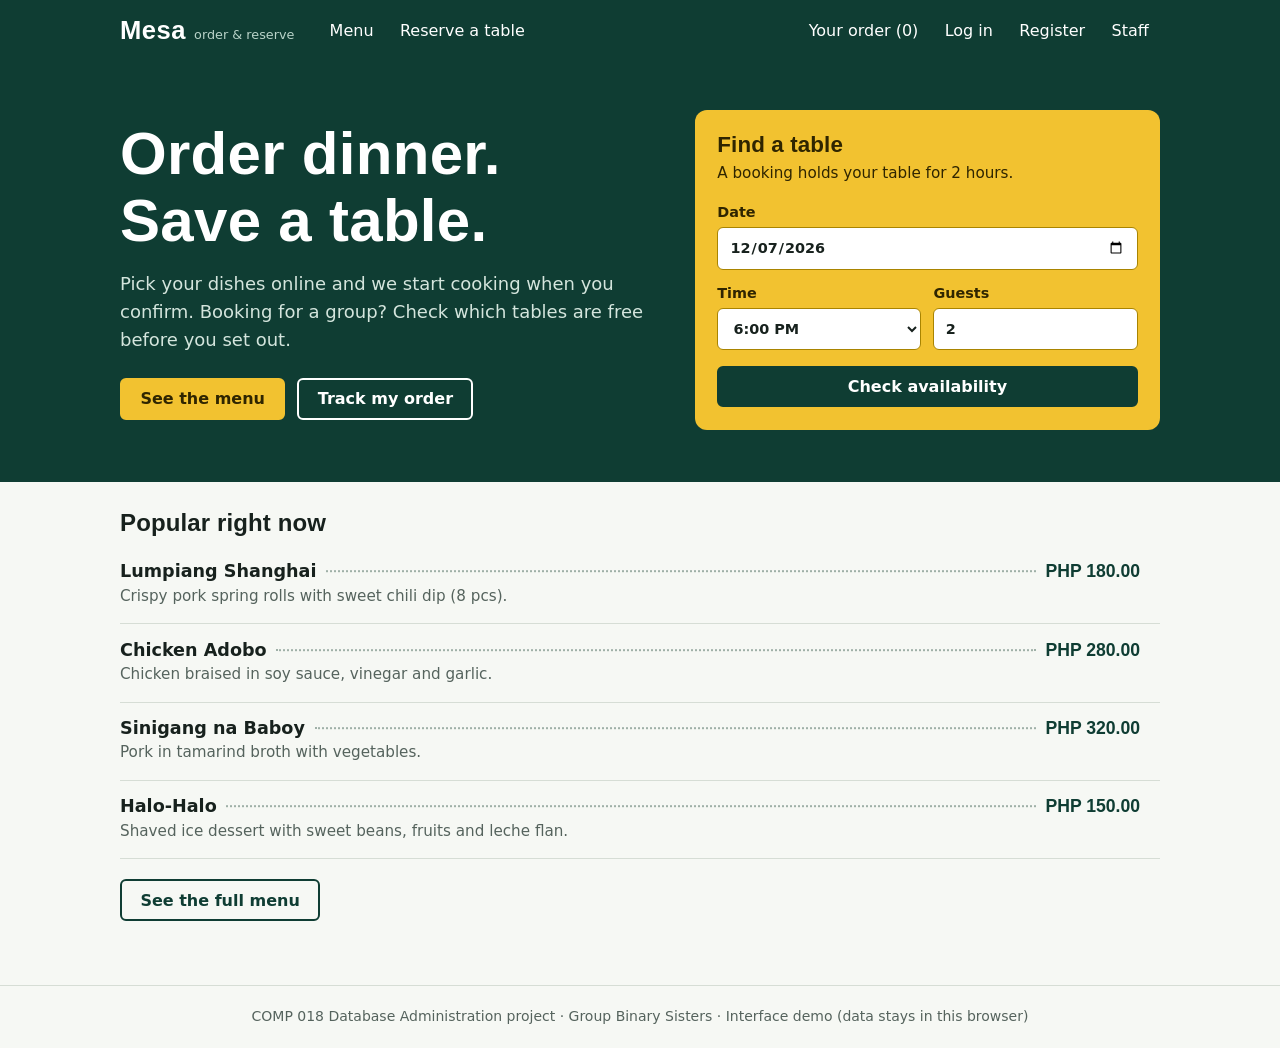
==== restaurant-ordering-reservation-system/preview/index.html @ 98c451d6 "Add files via upload" ====
<!doctype html><html lang="en"><head><meta charset="utf-8"><meta name="viewport" content="width=device-width, initial-scale=1"><title>Home | Mesa</title><link rel="stylesheet" href="style.css"></head><body>
<a class="skip" href="#main">Skip to content</a>
<div id="app"><section class="hero"><div class="hero-inner"><div><h1>Order dinner. Save a table.</h1><p>Pick your dishes online and we start cooking when you confirm. Booking for a group? Check which tables are free before you set out.</p><div class="actions"><a class="btn accent" href="menu.html">See the menu</a><a class="btn on-dark" href="orders.html">Track my order</a></div></div>
<form class="booking" id="find"><h2>Find a table</h2><p>A booking holds your table for 2 hours.</p><div class="fields"><label class="wide">Date <input type="date" name="date" required></label><label>Time <select name="time"></select></label><label>Guests <input type="number" name="guests" value="2" min="1" max="20" required></label></div><button class="btn">Check availability</button></form></div></section>
<div class="container"><h2 style="margin-top:0">Popular right now</h2><ul class="dishes" id="featured"></ul><p style="margin-top:1.25rem"><a class="btn secondary" href="menu.html">See the full menu</a></p></div></div>
<script src="preview.js"></script></body></html>
---- restaurant-ordering-reservation-system/preview/style.css ----
/* Mesa - restaurant ordering & reservations. System fonts only, so it works offline on localhost. */
:root {
  --pine: #0F3D33; --pine-2: #1B5646; --pine-3: #E3EEE9;
  --calamansi: #F2C230; --calamansi-ink: #2F2500;
  --paper: #F6F8F4; --surface: #FFFFFF; --ink: #17211D; --muted: #55635D; --line: #D6DDD5;
  --chili: #B3321D; --chili-bg: #FBE9E5; --ok: #1F6B3A; --ok-bg: #E4F3E9; --focus: #0B63CE;
  --display: "Bahnschrift", "DIN Alternate", "Arial Narrow", "Roboto Condensed", "Helvetica Neue", Arial, sans-serif;
  --body: "Segoe UI", system-ui, -apple-system, "Helvetica Neue", Roboto, Arial, sans-serif;
  --r-control: 6px; --r-panel: 12px;
}
*, *::before, *::after { box-sizing: border-box; }
html { -webkit-text-size-adjust: 100%; }
body { margin: 0; font: 400 1rem/1.55 var(--body); color: var(--ink); background: var(--paper); }
h1, h2, h3 { font-family: var(--display); font-weight: 600; line-height: 1.12; letter-spacing: .005em; margin: 0 0 .6rem; }
h1 { font-size: clamp(2rem, 4.5vw, 2.75rem); }
h2 { font-size: 1.5rem; margin-top: 2rem; }
h3 { font-size: 1.125rem; }
p { margin: 0 0 1rem; max-width: 68ch; }
a { color: var(--pine-2); text-underline-offset: .2em; }
a:hover { color: var(--pine); }
:focus-visible { outline: 3px solid var(--focus); outline-offset: 2px; border-radius: 3px; }
.sr-only { position: absolute; width: 1px; height: 1px; overflow: hidden; clip: rect(0 0 0 0); white-space: nowrap; }
.skip { position: absolute; left: -999px; top: .5rem; background: var(--calamansi); color: var(--calamansi-ink); padding: .5rem 1rem; z-index: 10; }
.skip:focus { left: .5rem; }
.muted { color: var(--muted); }
.right { text-align: right !important; }

/* ---------- public shell ---------- */
.site-header { background: var(--pine); color: #fff; }
.site-header .bar { max-width: 1080px; margin: 0 auto; padding: .7rem 1.25rem; display: flex; flex-wrap: wrap; align-items: center; gap: .5rem 1.5rem; }
.brand { font-family: var(--display); font-size: 1.6rem; font-weight: 700; letter-spacing: .02em; color: #fff; text-decoration: none; }
.brand small { font: 400 .8rem var(--body); color: #B9D3C9; margin-left: .5rem; letter-spacing: 0; }
.main-nav { display: flex; flex-wrap: wrap; gap: .25rem; flex: 1; }
.main-nav a, .account a { color: #fff; text-decoration: none; padding: .45rem .7rem; border-radius: var(--r-control); }
.main-nav a:hover, .account a:hover { background: var(--pine-2); color: #fff; }
.main-nav a[aria-current="page"] { background: var(--pine-2); box-shadow: inset 0 -3px 0 var(--calamansi); }
.account { display: flex; flex-wrap: wrap; align-items: center; gap: .25rem; }
.account .who { color: #CFE3DA; padding: 0 .5rem; }
.account form { margin: 0; }
.account .link { color: #fff; padding: .45rem .7rem; }
.container { max-width: 1080px; margin: 0 auto; padding: 1.75rem 1.25rem 3rem; }
.site-footer { border-top: 1px solid var(--line); color: var(--muted); font-size: .875rem; padding: 1.25rem; text-align: center; }

/* ---------- hero with booking strip ---------- */
.hero { background: var(--pine); color: #fff; }
.hero-inner { max-width: 1080px; margin: 0 auto; padding: 3rem 1.25rem 3.25rem; display: grid; grid-template-columns: 1.15fr 1fr; gap: 2.5rem; align-items: center; }
.hero h1 { color: #fff; font-size: clamp(2.4rem, 6vw, 3.75rem); margin-bottom: 1rem; }
.hero p { color: #D4E5DD; font-size: 1.125rem; }
.hero .actions { display: flex; flex-wrap: wrap; gap: .75rem; margin-top: 1.5rem; }
.booking { background: var(--calamansi); color: var(--calamansi-ink); border-radius: var(--r-panel); padding: 1.4rem; }
.booking h2 { margin: 0 0 .25rem; font-size: 1.4rem; }
.booking p { font-size: .95rem; color: var(--calamansi-ink); margin-bottom: 1rem; }
.booking .fields { display: grid; grid-template-columns: 1fr 1fr; gap: .75rem; }
.booking label { display: grid; gap: .25rem; font-weight: 600; font-size: .9rem; }
.booking .wide { grid-column: 1 / -1; }
.booking input, .booking select { border-color: #A98400; }
.booking .btn { width: 100%; margin-top: 1rem; }

/* ---------- menu board ---------- */
.board-head { display: flex; flex-wrap: wrap; gap: 1rem; align-items: end; justify-content: space-between; margin-bottom: 1rem; }
.search { display: flex; gap: .5rem; flex-wrap: wrap; }
.search input[type=search] { min-width: 14rem; }
.chips { display: flex; flex-wrap: wrap; gap: .5rem; margin: 0 0 1.25rem; padding: 0; list-style: none; }
.chips a, .chip { display: inline-block; padding: .35rem .9rem; border: 1px solid var(--line); border-radius: 999px; background: var(--surface); color: var(--ink); text-decoration: none; font-size: .95rem; }
.chips a:hover { border-color: var(--pine-2); }
.chips a[aria-current="true"] { background: var(--pine); border-color: var(--pine); color: #fff; }
.course { margin-bottom: 2.25rem; }
.course > h2 { margin: 0 0 .25rem; padding-bottom: .4rem; border-bottom: 3px solid var(--pine); display: flex; justify-content: space-between; align-items: baseline; }
.course > h2 span { font: 400 .9rem var(--body); color: var(--muted); }
.dishes { list-style: none; margin: 0; padding: 0; }
.dish { display: grid; grid-template-columns: 1fr auto; gap: .5rem 1.25rem; align-items: center; padding: .95rem 0; border-bottom: 1px solid var(--line); }
.dish-head { display: flex; align-items: baseline; gap: .6rem; }
.dish-name { font: 600 1.1rem var(--body); color: var(--ink); text-decoration: none; }
.dish-name:hover { text-decoration: underline; }
.leader { flex: 1; border-bottom: 2px dotted #9FB0A7; min-width: 1.5rem; transform: translateY(-.3em); }
.price { font: 700 1.1rem var(--display); color: var(--pine); white-space: nowrap; font-variant-numeric: tabular-nums; }
.dish-desc { margin: .15rem 0 0; color: var(--muted); font-size: .95rem; }
.add { display: flex; align-items: center; gap: .5rem; margin: 0; }
.soldout { color: var(--muted); font-style: italic; }
.empty { background: var(--surface); border: 1px dashed #9FB0A7; border-radius: var(--r-panel); padding: 1.5rem; }

/* ---------- forms and buttons ---------- */
input, select, textarea { font: inherit; color: var(--ink); background: var(--surface); border: 1px solid #8FA096; border-radius: var(--r-control); padding: .5rem .7rem; min-height: 2.6rem; max-width: 100%; }
textarea { min-height: 5.5rem; }
input.qty { width: 4.5rem; text-align: center; }
.form { display: grid; gap: 1rem; max-width: 30rem; margin: 1rem 0 1.5rem; }
.form label { display: grid; gap: .3rem; font-weight: 600; }
.form label.check { display: flex; gap: .6rem; align-items: center; font-weight: 400; }
.form input[type=checkbox] { min-height: 0; width: 1.2rem; height: 1.2rem; }
.filters { display: flex; flex-wrap: wrap; gap: .5rem; align-items: center; margin: 1rem 0; }
.btn { display: inline-flex; align-items: center; justify-content: center; min-height: 2.6rem; padding: .45rem 1.15rem; border: 2px solid var(--pine); border-radius: var(--r-control); background: var(--pine); color: #fff; font: 600 1rem var(--body); text-decoration: none; cursor: pointer; transition: background .15s, color .15s; }
.btn:hover { background: var(--pine-2); border-color: var(--pine-2); color: #fff; }
.btn.secondary { background: transparent; color: var(--pine); }
.btn.secondary:hover { background: var(--pine-3); color: var(--pine); }
.btn.accent { background: var(--calamansi); border-color: var(--calamansi); color: var(--calamansi-ink); }
.btn.accent:hover { background: #FFD24D; border-color: #FFD24D; color: var(--calamansi-ink); }
.btn.on-dark { background: transparent; border-color: #fff; color: #fff; }
.btn.on-dark:hover { background: rgba(255,255,255,.14); }
.btn.danger { background: var(--chili); border-color: var(--chili); }
.btn.danger:hover { background: #8F2615; border-color: #8F2615; }
.btn.small { min-height: 2.2rem; padding: .25rem .85rem; font-size: .95rem; }
.link { background: none; border: 0; padding: 0; font: inherit; color: var(--pine-2); text-decoration: underline; cursor: pointer; min-height: 0; }
.link.danger { color: var(--chili); }
form.inline { display: inline-flex; gap: .4rem; align-items: center; margin: 0; }

/* ---------- messages ---------- */
.flash { padding: .8rem 1rem; border-radius: var(--r-control); border: 1px solid; margin-bottom: 1.25rem; max-width: 68ch; }
.flash.success { background: var(--ok-bg); border-color: #9CCFAE; color: #14502A; }
.flash.error { background: var(--chili-bg); border-color: #E7B2A8; color: #8F2615; }

/* ---------- tables ---------- */
.table { width: 100%; border-collapse: collapse; background: var(--surface); border: 1px solid var(--line); border-radius: var(--r-panel); margin: 1rem 0 1.5rem; font-size: .95rem; }
.table th { text-align: left; font-weight: 600; color: var(--muted); background: #EEF2EC; padding: .65rem .85rem; border-bottom: 1px solid var(--line); }
.table td { padding: .7rem .85rem; border-bottom: 1px solid var(--line); vertical-align: middle; }
.table tr:last-child td, .table tr:last-child th { border-bottom: 0; }
.table .total th { background: var(--surface); color: var(--ink); font-size: 1.05rem; }
@media (max-width: 760px) { .table { display: block; overflow-x: auto; white-space: nowrap; } }

/* ---------- status chips: color AND text ---------- */
.badge { display: inline-flex; align-items: center; gap: .4rem; padding: .1rem .65rem; border-radius: 999px; font-size: .85rem; font-weight: 600; background: #E9EEE8; color: #33423B; }
.badge::before { content: ""; width: .55rem; height: .55rem; border-radius: 50%; background: currentColor; }
.badge.pending { background: #FFF1C2; color: #6B4E00; }
.badge.confirmed, .badge.ready, .badge.available, .badge.paid { background: #DCEBFA; color: #0E4A8A; }
.badge.preparing, .badge.seated, .badge.occupied { background: #FFE2C7; color: #7A3A00; }
.badge.completed { background: var(--ok-bg); color: #14502A; }
.badge.cancelled, .badge.no_show, .badge.off, .badge.out_of_service, .badge.failed { background: var(--chili-bg); color: #8F2615; }

/* ---------- cart and checkout ---------- */
.split { display: grid; grid-template-columns: 1.6fr 1fr; gap: 2rem; align-items: start; }
.panel { background: var(--surface); border: 1px solid var(--line); border-radius: var(--r-panel); padding: 1.25rem; }
.panel h2 { margin-top: 0; font-size: 1.25rem; }
.sum { display: flex; justify-content: space-between; align-items: baseline; font-size: 1.2rem; font-weight: 700; padding: .75rem 0; border-top: 2px solid var(--pine); margin-top: .5rem; }
fieldset { border: 0; margin: 0 0 1rem; padding: 0; min-width: 0; }
legend { font-weight: 600; padding: 0; margin-bottom: .4rem; }
.choices { display: flex; flex-wrap: wrap; gap: .5rem; }
.choices label { position: relative; font-weight: 600; }
.choices input { position: absolute; opacity: 0; inset: 0; width: 100%; height: 100%; margin: 0; cursor: pointer; }
.choices span { display: inline-block; padding: .4rem .9rem; border: 1px solid #8FA096; border-radius: var(--r-control); background: var(--surface); min-width: 4.6rem; text-align: center; }
.choices input:checked + span { background: var(--pine); border-color: var(--pine); color: #fff; }
.choices input:focus-visible + span { outline: 3px solid var(--focus); outline-offset: 2px; }

/* ---------- reservation results ---------- */
.slots { list-style: none; margin: 1rem 0; padding: 0; background: var(--surface); border: 1px solid var(--line); border-radius: var(--r-panel); }
.slot { display: flex; flex-wrap: wrap; gap: .5rem 1.25rem; align-items: center; padding: .85rem 1.1rem; border-bottom: 1px solid var(--line); }
.slot:last-child { border-bottom: 0; }
.slot .t { font: 600 1.2rem var(--display); min-width: 5.5rem; }
.pips { display: inline-flex; gap: 3px; flex: 1; align-items: center; color: var(--muted); font-size: .9rem; }
.pips i { width: .7rem; height: .7rem; border-radius: 50%; background: var(--pine-2); display: inline-block; }
.pips b { font-weight: 400; margin-left: .5rem; }

/* ---------- staff shell ---------- */
.shell { display: grid; grid-template-columns: 15rem 1fr; min-height: 100vh; }
.side { background: var(--pine); color: #fff; padding: 1.25rem 1rem; display: flex; flex-direction: column; gap: 1.25rem; position: sticky; top: 0; height: 100vh; overflow-y: auto; }
.side .brand { font-size: 1.5rem; }
.side nav { display: grid; gap: .15rem; }
.side nav a { color: #E3EEE9; text-decoration: none; padding: .55rem .75rem; border-radius: var(--r-control); }
.side nav a:hover { background: var(--pine-2); }
.side nav a[aria-current="page"] { background: var(--pine-2); box-shadow: inset 4px 0 0 var(--calamansi); color: #fff; font-weight: 600; }
.side .me { margin-top: auto; font-size: .9rem; color: #CFE3DA; border-top: 1px solid var(--pine-2); padding-top: 1rem; }
.side .link { color: #fff; }
.work { padding: 1.75rem 2rem 3rem; max-width: 1100px; width: 100%; }
.tasks { list-style: none; margin: 1rem 0 2rem; padding: 0; background: var(--surface); border: 1px solid var(--line); border-radius: var(--r-panel); }
.tasks li { display: flex; align-items: center; gap: 1rem; padding: .9rem 1.1rem; border-bottom: 1px solid var(--line); }
.tasks li:last-child { border-bottom: 0; }
.tasks .n { font: 700 1.6rem var(--display); min-width: 2.5rem; color: var(--pine); }
.tasks .what { flex: 1; }
@media (max-width: 860px) {
  .main-nav { flex-basis: 100%; order: 3; }
  .account { margin-left: auto; }
  .hero-inner, .split { grid-template-columns: 1fr; }
  .shell { grid-template-columns: 1fr; }
  .side { position: static; height: auto; flex-direction: row; flex-wrap: wrap; align-items: center; }
  .side nav { display: flex; flex-wrap: wrap; }
  .side .me { margin: 0; border: 0; padding: 0; }
  .work { padding: 1.25rem; }
  .dish { grid-template-columns: 1fr; }
}
@media (prefers-reduced-motion: reduce) { * { transition: none !important; } }
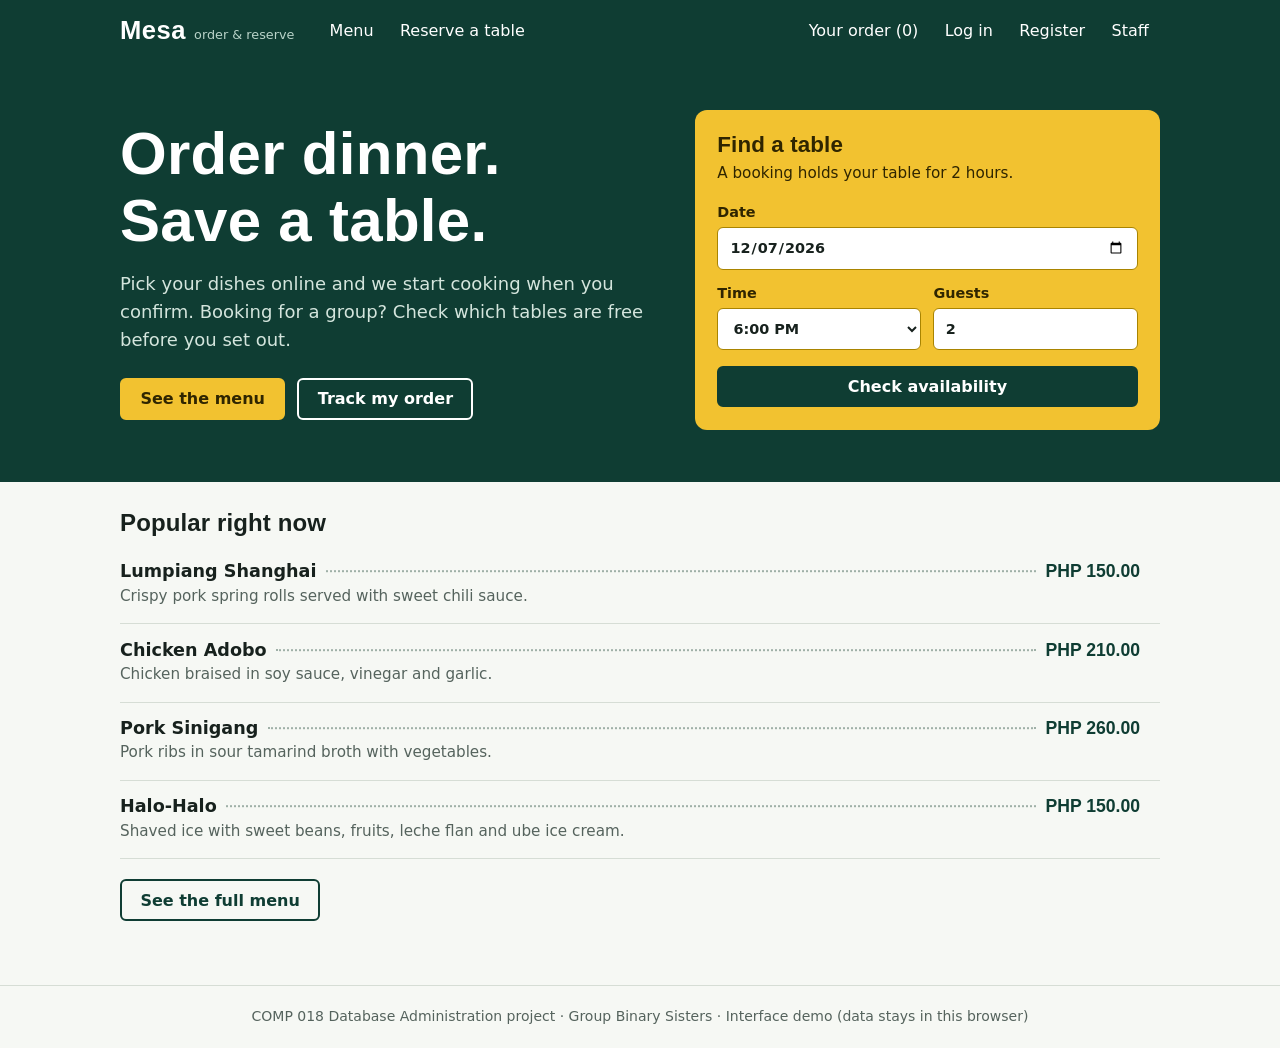
==== commit ba82400f: "Update index.html" ====
--- a/restaurant-ordering-reservation-system/preview/index.html
+++ b/restaurant-ordering-reservation-system/preview/index.html
@@ -4,3 +4,5 @@
 <form class="booking" id="find"><h2>Find a table</h2><p>A booking holds your table for 2 hours.</p><div class="fields"><label class="wide">Date <input type="date" name="date" required></label><label>Time <select name="time"></select></label><label>Guests <input type="number" name="guests" value="2" min="1" max="20" required></label></div><button class="btn">Check availability</button></form></div></section>
 <div class="container"><h2 style="margin-top:0">Popular right now</h2><ul class="dishes" id="featured"></ul><p style="margin-top:1.25rem"><a class="btn secondary" href="menu.html">See the full menu</a></p></div></div>
 <script src="preview.js"></script></body></html>
+
+
--- a/restaurant-ordering-reservation-system/preview/style.css
+++ b/restaurant-ordering-reservation-system/preview/style.css
@@ -29,6 +29,7 @@
 .site-header { background: var(--pine); color: #fff; }
 .site-header .bar { max-width: 1080px; margin: 0 auto; padding: .7rem 1.25rem; display: flex; flex-wrap: wrap; align-items: center; gap: .5rem 1.5rem; }
 .brand { font-family: var(--display); font-size: 1.6rem; font-weight: 700; letter-spacing: .02em; color: #fff; text-decoration: none; }
+.brand:hover, .brand:focus-visible { color: #fff; }
 .brand small { font: 400 .8rem var(--body); color: #B9D3C9; margin-left: .5rem; letter-spacing: 0; }
 .main-nav { display: flex; flex-wrap: wrap; gap: .25rem; flex: 1; }
 .main-nav a, .account a { color: #fff; text-decoration: none; padding: .45rem .7rem; border-radius: var(--r-control); }
